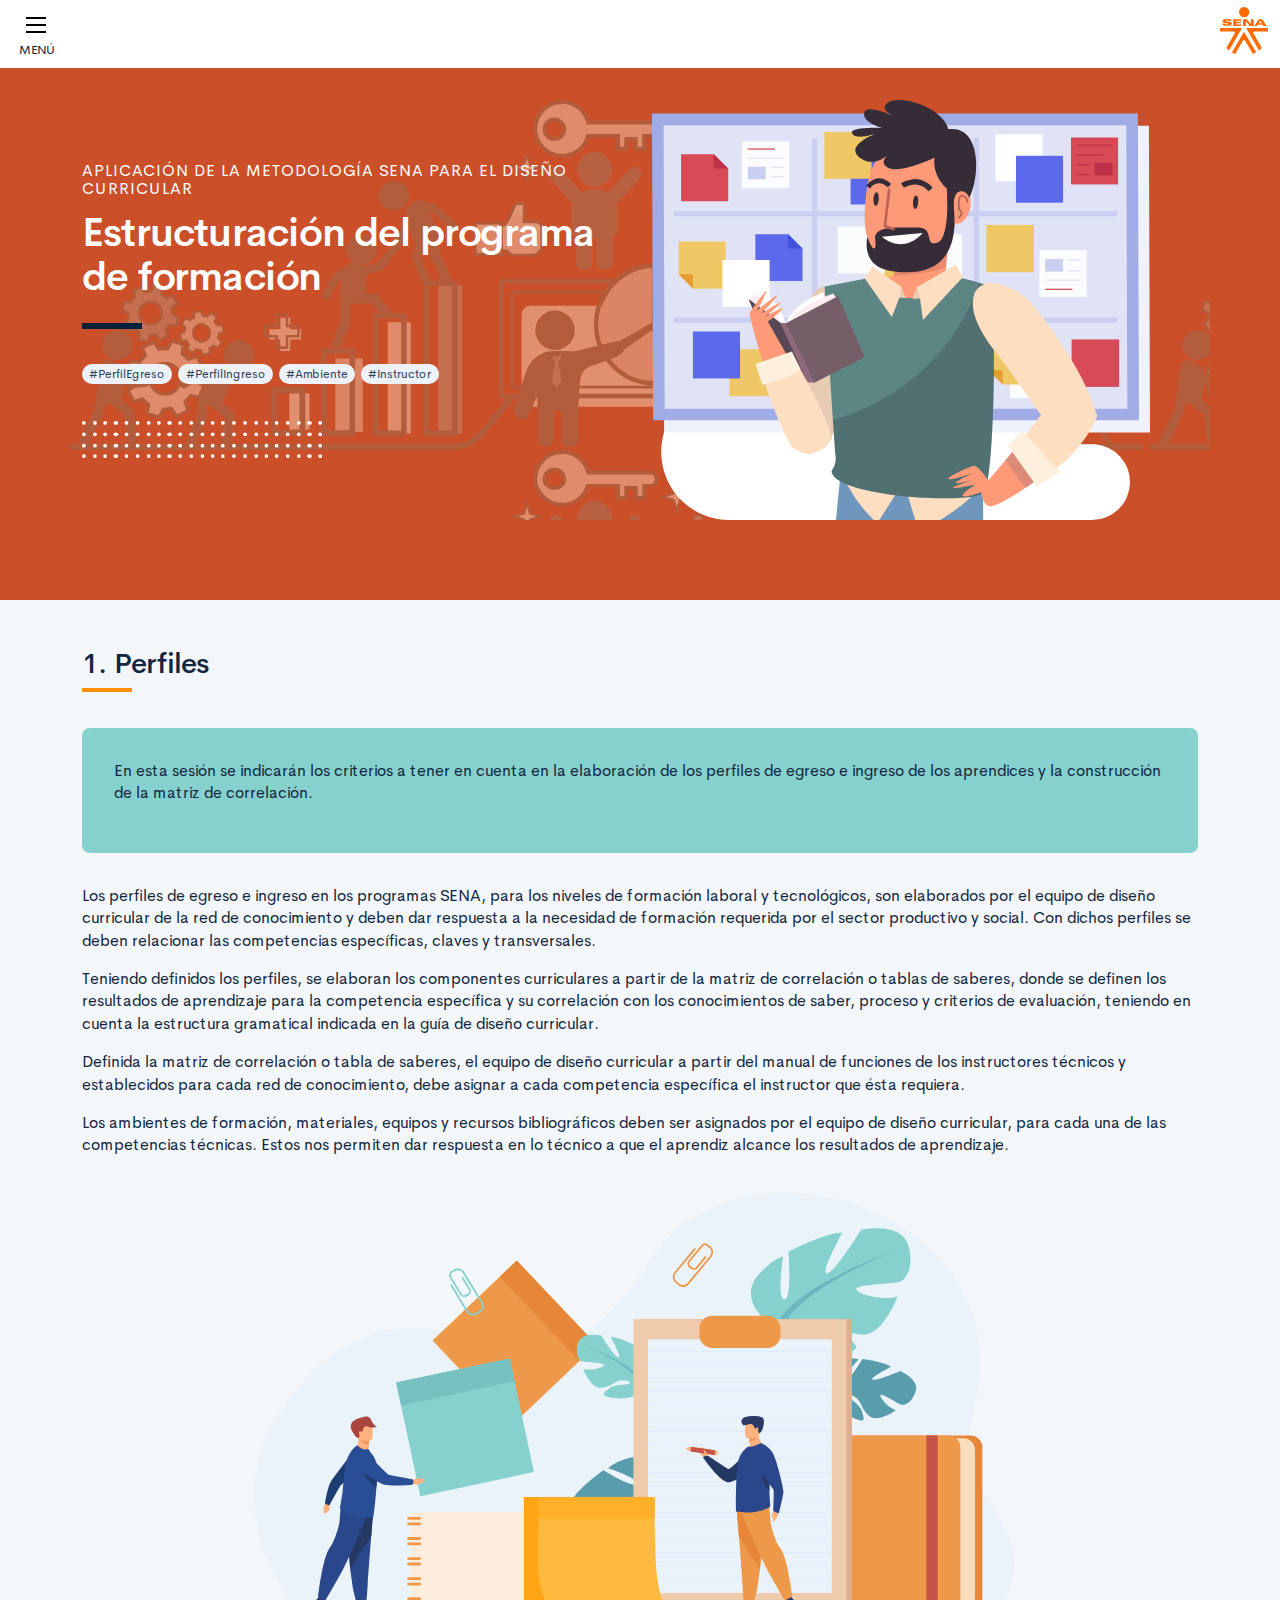
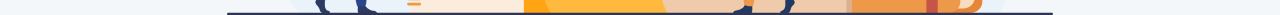
==== public/main.html @ 8bc4af2d "Carga de contenido" ====
<!DOCTYPE html>
<html lang="es">
    <head>
        <meta charset="UTF-8">
        <meta name="viewport" content="width=device-width, user-scalable=no, initial-scale=1.0, maximum-scale=1.0, minimum-scale=1.0">
        <title>Estructuración del programa de formación</title>
        <meta meta name="description" content="A través del componente formativo Estructuración del programa de formación, se facilitarán al aprendiz los elementos necesarios para elaborar los perfiles de egreso e ingreso, así como estructurar la matriz de correlación y explicar cuáles son las características del perfil del instructor; además de la definición de  los ambientes de aprendizajes mínimos requeridos para el desarrollo de cada competencia del programa de formación según las condiciones y características del diseño curricular.">
        <link rel="icon" type="image/svg+xml" href="assets/images/logos/senaLogo.svg">
        <link rel="stylesheet" href="assets/fonts/feather/feather.css">
        <link rel="stylesheet" href="assets/fonts/fontawesome/css/font-awesome.css">
        <link href="assets/css/fancybox.css" rel="stylesheet">
        <link href="assets/css/animate.css" rel="stylesheet">
        <link rel="stylesheet" href="assets/css/main.css">
    </head>
    <body class="page-header-textura theme-dark" id="page-main">
        <div class="page-main">
            <header class="sticky-top">
                <div class="page-topbar">
                    <div class="container-fluid">
                        <div class="d-flex justify-content-between align-items-center">
                            <div class="page-topbar__menu"><a class="page-topbar__menu-icon btn-menu-responsive" href="#"><span></span><span></span><span></span></a><span class="page-topbar__menu-title">MENÚ</span></div>
                            <div class="page-topbar__logo"><img class="img-fluid" src="assets/images/logos/senaLogo.svg" alt="Logo SENA"></div>
                        </div>
                    </div>
                </div>
            </header>
            <main class="mb-5">
                <div class="page-header mb-5" id="page-main-header">
                    <div class="container">
                        <div class="row align-items-center">
                            <div class="col-12 col-lg-6">
                                <h3 class="curso-subtitulo" id="curso-titulo-componente">APLICACIÓN DE LA METODOLOGÍA SENA PARA EL DISEÑO CURRICULAR</h3>
                                <h1 class="curso-titulo" id="curso-titulo-tema">Estructuración del programa de formación</h1>
                                <div class="brand-line-primary brand-line-primary--black"></div>
                                <div class="keywords"><span class="badge badge-pill badge-light mr-2">#PerfilEgreso</span><span class="badge badge-pill badge-light mr-2">#PerfilIngreso</span><span class="badge badge-pill badge-light mr-2">#Ambiente</span><span class="badge badge-pill badge-light mr-2">#Instructor</span></div>
                                <div class="barra-dots mt-5"><img class="img-fluid" src="assets/images/header/icon_dots.svg" alt="alt"></div>
                            </div>
                            <div class="col-12 col-lg-6">
                                <div class="d-none d-lg-block"><img class="curso-imagen" src="assets/images/header/header_media.svg"></div>
                            </div>
                        </div>
                    </div>
                </div>
                <div id="mainContent"></div>
            </main>
            <footer class="mt-5">
                <div class="page-control d-none" id="page-control">
                    <div class="row justify-content-center align-items-center"><a class="page-control-link page-control-prev col-6 py-3 text-center" id="back" href="#"><span>
                                <div class="fa fa-chevron-left mr-3"></div>Anterior
                            </span></a><a class="page-control-link page-control-next col-6 py-3 text-center" id="next" href="#"><span>Siguiente<div class="fa fa-chevron-right ml-3"></div></span></a></div>
                </div>
            </footer>
        </div>
        <aside id="page-main-aside">
            <div class="aside-contenidos">
                <div class="aside-contenidos__header d-flex justify-content-between align-items-center">
                    <div class="aside-contenidos__titulo"><span> <i class="fa fa-list-ul mr-2"></i>Contenidos</span></div>
                    <div class="aside-contenidos__close d-md-none"><a class="page-main-aside__close icon btnclose m-0" href="#"></a></div>
                </div>
                <nav class="aside-contenidos__body">
                    <ul class="menu-main" id="menuMain"></ul>
                </nav>
            </div>
            <div class="aside-extra position-relative">
                <ul class="fixed-bottom menu-secondary" id="menuSecondary"></ul>
            </div>
        </aside>
        <script src="assets/js/vendor.js"></script>
        <script src="assets/js/global.js"> </script>
        <script src="assets/js/pages.js"> </script>
    </body>
</html>
---- public/assets/fonts/feather/feather.css ----
@font-face {
  font-family: 'Feather';
  src:
    url('fonts/Feather.ttf?sdxovp') format('truetype'),
    url('fonts/Feather.woff?sdxovp') format('woff'),
    url('fonts/Feather.svg?sdxovp#Feather') format('svg');
  font-weight: normal;
  font-style: normal;
}

.fe {
  /* use !important to prevent issues with browser extensions that change fonts */
  font-family: 'Feather' !important;
  speak: none;
  font-style: normal;
  font-weight: normal;
  font-variant: normal;
  text-transform: none;
  line-height: 1;

  /* Better Font Rendering =========== */
  -webkit-font-smoothing: antialiased;
  -moz-osx-font-smoothing: grayscale;
}

.fe-activity:before {
  content: "\e900";
}
.fe-airplay:before {
  content: "\e901";
}
.fe-alert-circle:before {
  content: "\e902";
}
.fe-alert-octagon:before {
  content: "\e903";
}
.fe-alert-triangle:before {
  content: "\e904";
}
.fe-align-center:before {
  content: "\e905";
}
.fe-align-justify:before {
  content: "\e906";
}
.fe-align-left:before {
  content: "\e907";
}
.fe-align-right:before {
  content: "\e908";
}
.fe-anchor:before {
  content: "\e909";
}
.fe-aperture:before {
  content: "\e90a";
}
.fe-archive:before {
  content: "\e90b";
}
.fe-arrow-down:before {
  content: "\e90c";
}
.fe-arrow-down-circle:before {
  content: "\e90d";
}
.fe-arrow-down-left:before {
  content: "\e90e";
}
.fe-arrow-down-right:before {
  content: "\e90f";
}
.fe-arrow-left:before {
  content: "\e910";
}
.fe-arrow-left-circle:before {
  content: "\e911";
}
.fe-arrow-right:before {
  content: "\e912";
}
.fe-arrow-right-circle:before {
  content: "\e913";
}
.fe-arrow-up:before {
  content: "\e914";
}
.fe-arrow-up-circle:before {
  content: "\e915";
}
.fe-arrow-up-left:before {
  content: "\e916";
}
.fe-arrow-up-right:before {
  content: "\e917";
}
.fe-at-sign:before {
  content: "\e918";
}
.fe-award:before {
  content: "\e919";
}
.fe-bar-chart:before {
  content: "\e91a";
}
.fe-bar-chart-2:before {
  content: "\e91b";
}
.fe-battery:before {
  content: "\e91c";
}
.fe-battery-charging:before {
  content: "\e91d";
}
.fe-bell:before {
  content: "\e91e";
}
.fe-bell-off:before {
  content: "\e91f";
}
.fe-bluetooth:before {
  content: "\e920";
}
.fe-bold:before {
  content: "\e921";
}
.fe-book:before {
  content: "\e922";
}
.fe-book-open:before {
  content: "\e923";
}
.fe-bookmark:before {
  content: "\e924";
}
.fe-box:before {
  content: "\e925";
}
.fe-briefcase:before {
  content: "\e926";
}
.fe-calendar:before {
  content: "\e927";
}
.fe-camera:before {
  content: "\e928";
}
.fe-camera-off:before {
  content: "\e929";
}
.fe-cast:before {
  content: "\e92a";
}
.fe-check:before {
  content: "\e92b";
}
.fe-check-circle:before {
  content: "\e92c";
}
.fe-check-square:before {
  content: "\e92d";
}
.fe-chevron-down:before {
  content: "\e92e";
}
.fe-chevron-left:before {
  content: "\e92f";
}
.fe-chevron-right:before {
  content: "\e930";
}
.fe-chevron-up:before {
  content: "\e931";
}
.fe-chevrons-down:before {
  content: "\e932";
}
.fe-chevrons-left:before {
  content: "\e933";
}
.fe-chevrons-right:before {
  content: "\e934";
}
.fe-chevrons-up:before {
  content: "\e935";
}
.fe-chrome:before {
  content: "\e936";
}
.fe-circle:before {
  content: "\e937";
}
.fe-clipboard:before {
  content: "\e938";
}
.fe-clock:before {
  content: "\e939";
}
.fe-cloud:before {
  content: "\e93a";
}
.fe-cloud-drizzle:before {
  content: "\e93b";
}
.fe-cloud-lightning:before {
  content: "\e93c";
}
.fe-cloud-off:before {
  content: "\e93d";
}
.fe-cloud-rain:before {
  content: "\e93e";
}
.fe-cloud-snow:before {
  content: "\e93f";
}
.fe-code:before {
  content: "\e940";
}
.fe-codepen:before {
  content: "\e941";
}
.fe-command:before {
  content: "\e942";
}
.fe-compass:before {
  content: "\e943";
}
.fe-copy:before {
  content: "\e944";
}
.fe-corner-down-left:before {
  content: "\e945";
}
.fe-corner-down-right:before {
  content: "\e946";
}
.fe-corner-left-down:before {
  content: "\e947";
}
.fe-corner-left-up:before {
  content: "\e948";
}
.fe-corner-right-down:before {
  content: "\e949";
}
.fe-corner-right-up:before {
  content: "\e94a";
}
.fe-corner-up-left:before {
  content: "\e94b";
}
.fe-corner-up-right:before {
  content: "\e94c";
}
.fe-cpu:before {
  content: "\e94d";
}
.fe-credit-card:before {
  content: "\e94e";
}
.fe-crop:before {
  content: "\e94f";
}
.fe-crosshair:before {
  content: "\e950";
}
.fe-database:before {
  content: "\e951";
}
.fe-delete:before {
  content: "\e952";
}
.fe-disc:before {
  content: "\e953";
}
.fe-dollar-sign:before {
  content: "\e954";
}
.fe-download:before {
  content: "\e955";
}
.fe-download-cloud:before {
  content: "\e956";
}
.fe-droplet:before {
  content: "\e957";
}
.fe-edit:before {
  content: "\e958";
}
.fe-edit-2:before {
  content: "\e959";
}
.fe-edit-3:before {
  content: "\e95a";
}
.fe-external-link:before {
  content: "\e95b";
}
.fe-eye:before {
  content: "\e95c";
}
.fe-eye-off:before {
  content: "\e95d";
}
.fe-facebook:before {
  content: "\e95e";
}
.fe-fast-forward:before {
  content: "\e95f";
}
.fe-feather:before {
  content: "\e960";
}
.fe-file:before {
  content: "\e961";
}
.fe-file-minus:before {
  content: "\e962";
}
.fe-file-plus:before {
  content: "\e963";
}
.fe-file-text:before {
  content: "\e964";
}
.fe-film:before {
  content: "\e965";
}
.fe-filter:before {
  content: "\e966";
}
.fe-flag:before {
  content: "\e967";
}
.fe-folder:before {
  content: "\e968";
}
.fe-folder-minus:before {
  content: "\e969";
}
.fe-folder-plus:before {
  content: "\e96a";
}
.fe-gift:before {
  content: "\e96b";
}
.fe-git-branch:before {
  content: "\e96c";
}
.fe-git-commit:before {
  content: "\e96d";
}
.fe-git-merge:before {
  content: "\e96e";
}
.fe-git-pull-request:before {
  content: "\e96f";
}
.fe-github:before {
  content: "\e970";
}
.fe-gitlab:before {
  content: "\e971";
}
.fe-globe:before {
  content: "\e972";
}
.fe-grid:before {
  content: "\e973";
}
.fe-hard-drive:before {
  content: "\e974";
}
.fe-hash:before {
  content: "\e975";
}
.fe-headphones:before {
  content: "\e976";
}
.fe-heart:before {
  content: "\e977";
}
.fe-help-circle:before {
  content: "\e978";
}
.fe-home:before {
  content: "\e979";
}
.fe-image:before {
  content: "\e97a";
}
.fe-inbox:before {
  content: "\e97b";
}
.fe-info:before {
  content: "\e97c";
}
.fe-instagram:before {
  content: "\e97d";
}
.fe-italic:before {
  content: "\e97e";
}
.fe-layers:before {
  content: "\e97f";
}
.fe-layout:before {
  content: "\e980";
}
.fe-life-buoy:before {
  content: "\e981";
}
.fe-link:before {
  content: "\e982";
}
.fe-link-2:before {
  content: "\e983";
}
.fe-linkedin:before {
  content: "\e984";
}
.fe-list:before {
  content: "\e985";
}
.fe-loader:before {
  content: "\e986";
}
.fe-lock:before {
  content: "\e987";
}
.fe-log-in:before {
  content: "\e988";
}
.fe-log-out:before {
  content: "\e989";
}
.fe-mail:before {
  content: "\e98a";
}
.fe-map:before {
  content: "\e98b";
}
.fe-map-pin:before {
  content: "\e98c";
}
.fe-maximize:before {
  content: "\e98d";
}
.fe-maximize-2:before {
  content: "\e98e";
}
.fe-menu:before {
  content: "\e98f";
}
.fe-message-circle:before {
  content: "\e990";
}
.fe-message-square:before {
  content: "\e991";
}
.fe-mic:before {
  content: "\e992";
}
.fe-mic-off:before {
  content: "\e993";
}
.fe-minimize:before {
  content: "\e994";
}
.fe-minimize-2:before {
  content: "\e995";
}
.fe-minus:before {
  content: "\e996";
}
.fe-minus-circle:before {
  content: "\e997";
}
.fe-minus-square:before {
  content: "\e998";
}
.fe-monitor:before {
  content: "\e999";
}
.fe-moon:before {
  content: "\e99a";
}
.fe-more-horizontal:before {
  content: "\e99b";
}
.fe-more-vertical:before {
  content: "\e99c";
}
.fe-move:before {
  content: "\e99d";
}
.fe-music:before {
  content: "\e99e";
}
.fe-navigation:before {
  content: "\e99f";
}
.fe-navigation-2:before {
  content: "\e9a0";
}
.fe-octagon:before {
  content: "\e9a1";
}
.fe-package:before {
  content: "\e9a2";
}
.fe-paperclip:before {
  content: "\e9a3";
}
.fe-pause:before {
  content: "\e9a4";
}
.fe-pause-circle:before {
  content: "\e9a5";
}
.fe-percent:before {
  content: "\e9a6";
}
.fe-phone:before {
  content: "\e9a7";
}
.fe-phone-call:before {
  content: "\e9a8";
}
.fe-phone-forwarded:before {
  content: "\e9a9";
}
.fe-phone-incoming:before {
  content: "\e9aa";
}
.fe-phone-missed:before {
  content: "\e9ab";
}
.fe-phone-off:before {
  content: "\e9ac";
}
.fe-phone-outgoing:before {
  content: "\e9ad";
}
.fe-pie-chart:before {
  content: "\e9ae";
}
.fe-play:before {
  content: "\e9af";
}
.fe-play-circle:before {
  content: "\e9b0";
}
.fe-plus:before {
  content: "\e9b1";
}
.fe-plus-circle:before {
  content: "\e9b2";
}
.fe-plus-square:before {
  content: "\e9b3";
}
.fe-pocket:before {
  content: "\e9b4";
}
.fe-power:before {
  content: "\e9b5";
}
.fe-printer:before {
  content: "\e9b6";
}
.fe-radio:before {
  content: "\e9b7";
}
.fe-refresh-ccw:before {
  content: "\e9b8";
}
.fe-refresh-cw:before {
  content: "\e9b9";
}
.fe-repeat:before {
  content: "\e9ba";
}
.fe-rewind:before {
  content: "\e9bb";
}
.fe-rotate-ccw:before {
  content: "\e9bc";
}
.fe-rotate-cw:before {
  content: "\e9bd";
}
.fe-rss:before {
  content: "\e9be";
}
.fe-save:before {
  content: "\e9bf";
}
.fe-scissors:before {
  content: "\e9c0";
}
.fe-search:before {
  content: "\e9c1";
}
.fe-send:before {
  content: "\e9c2";
}
.fe-server:before {
  content: "\e9c3";
}
.fe-settings:before {
  content: "\e9c4";
}
.fe-share:before {
  content: "\e9c5";
}
.fe-share-2:before {
  content: "\e9c6";
}
.fe-shield:before {
  content: "\e9c7";
}
.fe-shield-off:before {
  content: "\e9c8";
}
.fe-shopping-bag:before {
  content: "\e9c9";
}
.fe-shopping-cart:before {
  content: "\e9ca";
}
.fe-shuffle:before {
  content: "\e9cb";
}
.fe-sidebar:before {
  content: "\e9cc";
}
.fe-skip-back:before {
  content: "\e9cd";
}
.fe-skip-forward:before {
  content: "\e9ce";
}
.fe-slack:before {
  content: "\e9cf";
}
.fe-slash:before {
  content: "\e9d0";
}
.fe-sliders:before {
  content: "\e9d1";
}
.fe-smartphone:before {
  content: "\e9d2";
}
.fe-speaker:before {
  content: "\e9d3";
}
.fe-square:before {
  content: "\e9d4";
}
.fe-star:before {
  content: "\e9d5";
}
.fe-stop-circle:before {
  content: "\e9d6";
}
.fe-sun:before {
  content: "\e9d7";
}
.fe-sunrise:before {
  content: "\e9d8";
}
.fe-sunset:before {
  content: "\e9d9";
}
.fe-tablet:before {
  content: "\e9da";
}
.fe-tag:before {
  content: "\e9db";
}
.fe-target:before {
  content: "\e9dc";
}
.fe-terminal:before {
  content: "\e9dd";
}
.fe-thermometer:before {
  content: "\e9de";
}
.fe-thumbs-down:before {
  content: "\e9df";
}
.fe-thumbs-up:before {
  content: "\e9e0";
}
.fe-toggle-left:before {
  content: "\e9e1";
}
.fe-toggle-right:before {
  content: "\e9e2";
}
.fe-trash:before {
  content: "\e9e3";
}
.fe-trash-2:before {
  content: "\e9e4";
}
.fe-trending-down:before {
  content: "\e9e5";
}
.fe-trending-up:before {
  content: "\e9e6";
}
.fe-triangle:before {
  content: "\e9e7";
}
.fe-truck:before {
  content: "\e9e8";
}
.fe-tv:before {
  content: "\e9e9";
}
.fe-twitter:before {
  content: "\e9ea";
}
.fe-type:before {
  content: "\e9eb";
}
.fe-umbrella:before {
  content: "\e9ec";
}
.fe-underline:before {
  content: "\e9ed";
}
.fe-unlock:before {
  content: "\e9ee";
}
.fe-upload:before {
  content: "\e9ef";
}
.fe-upload-cloud:before {
  content: "\e9f0";
}
.fe-user:before {
  content: "\e9f1";
}
.fe-user-check:before {
  content: "\e9f2";
}
.fe-user-minus:before {
  content: "\e9f3";
}
.fe-user-plus:before {
  content: "\e9f4";
}
.fe-user-x:before {
  content: "\e9f5";
}
.fe-users:before {
  content: "\e9f6";
}
.fe-video:before {
  content: "\e9f7";
}
.fe-video-off:before {
  content: "\e9f8";
}
.fe-voicemail:before {
  content: "\e9f9";
}
.fe-volume:before {
  content: "\e9fa";
}
.fe-volume-1:before {
  content: "\e9fb";
}
.fe-volume-2:before {
  content: "\e9fc";
}
.fe-volume-x:before {
  content: "\e9fd";
}
.fe-watch:before {
  content: "\e9fe";
}
.fe-wifi:before {
  content: "\e9ff";
}
.fe-wifi-off:before {
  content: "\ea00";
}
.fe-wind:before {
  content: "\ea01";
}
.fe-x:before {
  content: "\ea02";
}
.fe-x-circle:before {
  content: "\ea03";
}
.fe-x-square:before {
  content: "\ea04";
}
.fe-youtube:before {
  content: "\ea05";
}
.fe-zap:before {
  content: "\ea06";
}
.fe-zap-off:before {
  content: "\ea07";
}
.fe-zoom-in:before {
  content: "\ea08";
}
.fe-zoom-out:before {
  content: "\ea09";
}
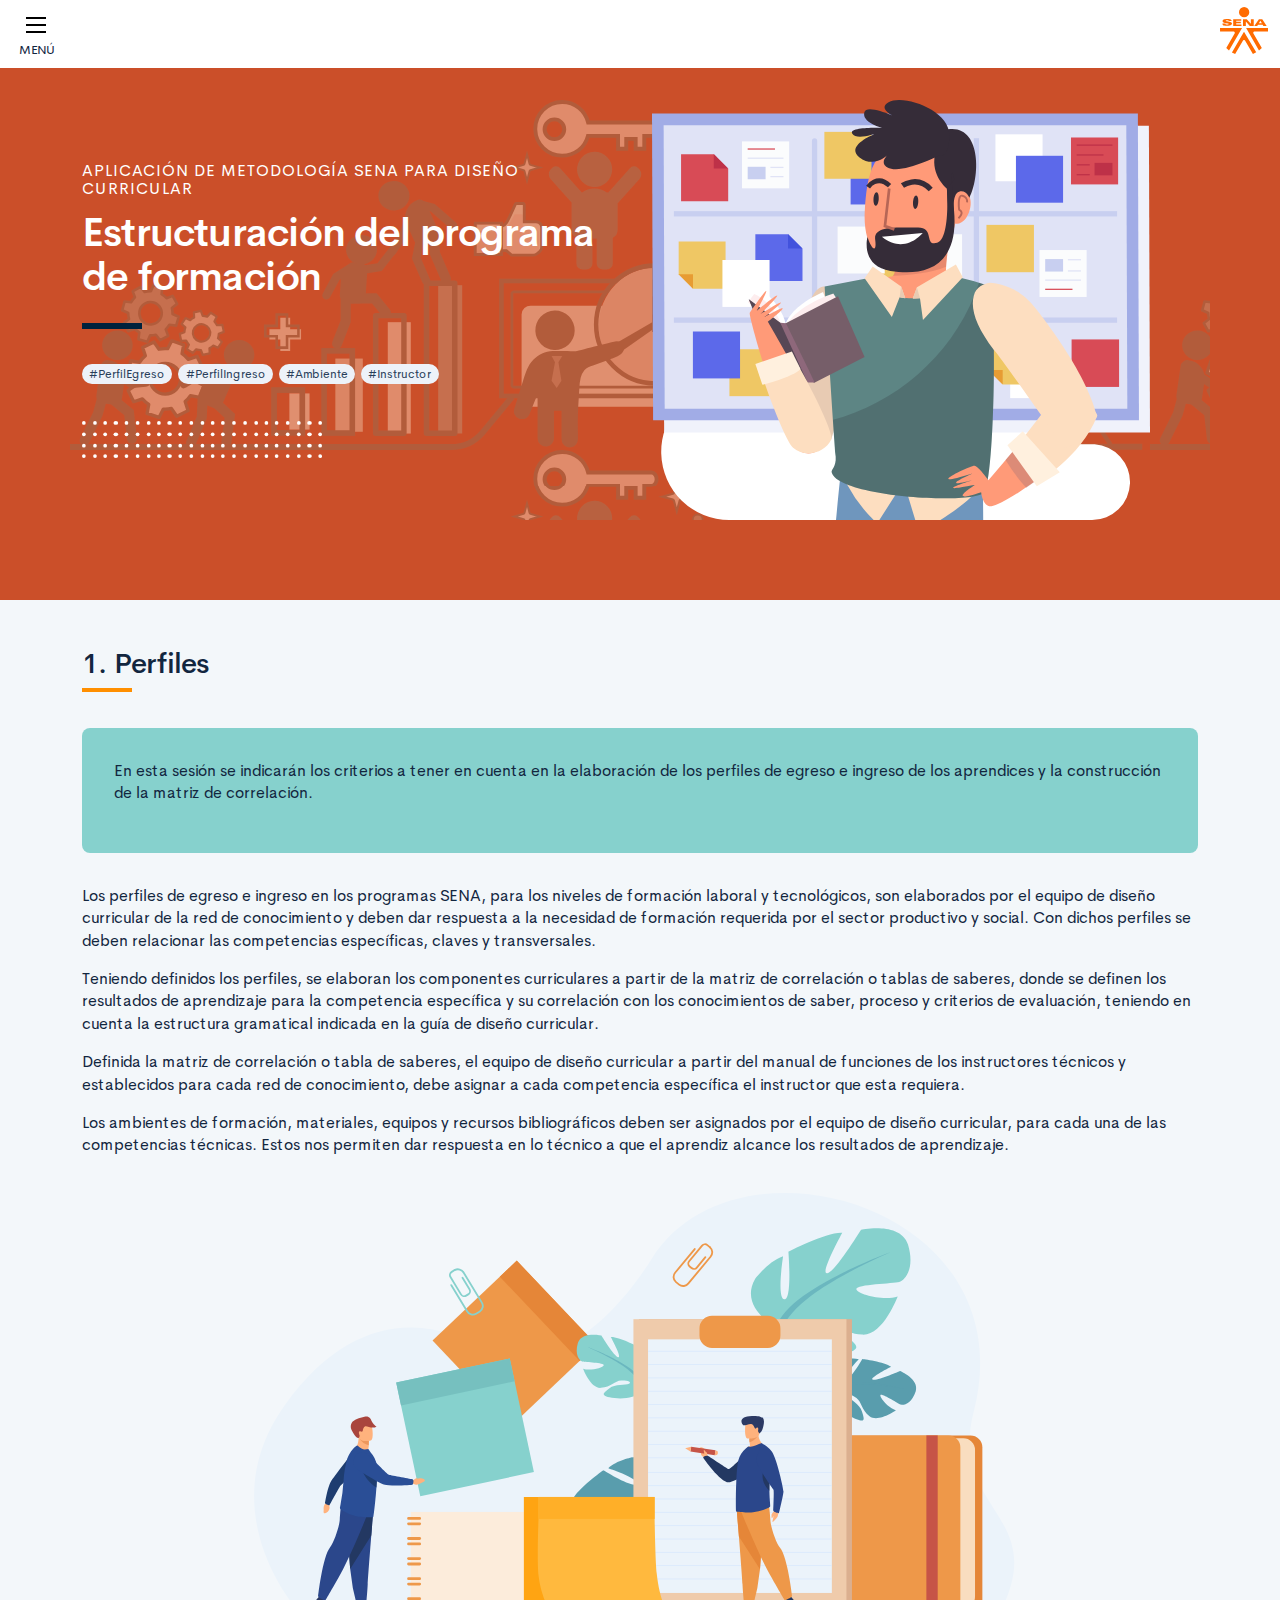
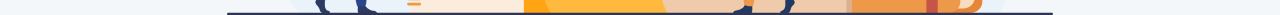
==== commit 1ce17bb7: "Ajuste nombre del programa" ====
--- a/public/main.html
+++ b/public/main.html
@@ -29,7 +29,7 @@
                     <div class="container">
                         <div class="row align-items-center">
                             <div class="col-12 col-lg-6">
-                                <h3 class="curso-subtitulo" id="curso-titulo-componente">APLICACIÓN DE LA METODOLOGÍA SENA PARA EL DISEÑO CURRICULAR</h3>
+                                <h3 class="curso-subtitulo" id="curso-titulo-componente">APLICACIÓN DE METODOLOGÍA SENA PARA DISEÑO CURRICULAR</h3>
                                 <h1 class="curso-titulo" id="curso-titulo-tema">Estructuración del programa de formación</h1>
                                 <div class="brand-line-primary brand-line-primary--black"></div>
                                 <div class="keywords"><span class="badge badge-pill badge-light mr-2">#PerfilEgreso</span><span class="badge badge-pill badge-light mr-2">#PerfilIngreso</span><span class="badge badge-pill badge-light mr-2">#Ambiente</span><span class="badge badge-pill badge-light mr-2">#Instructor</span></div>
